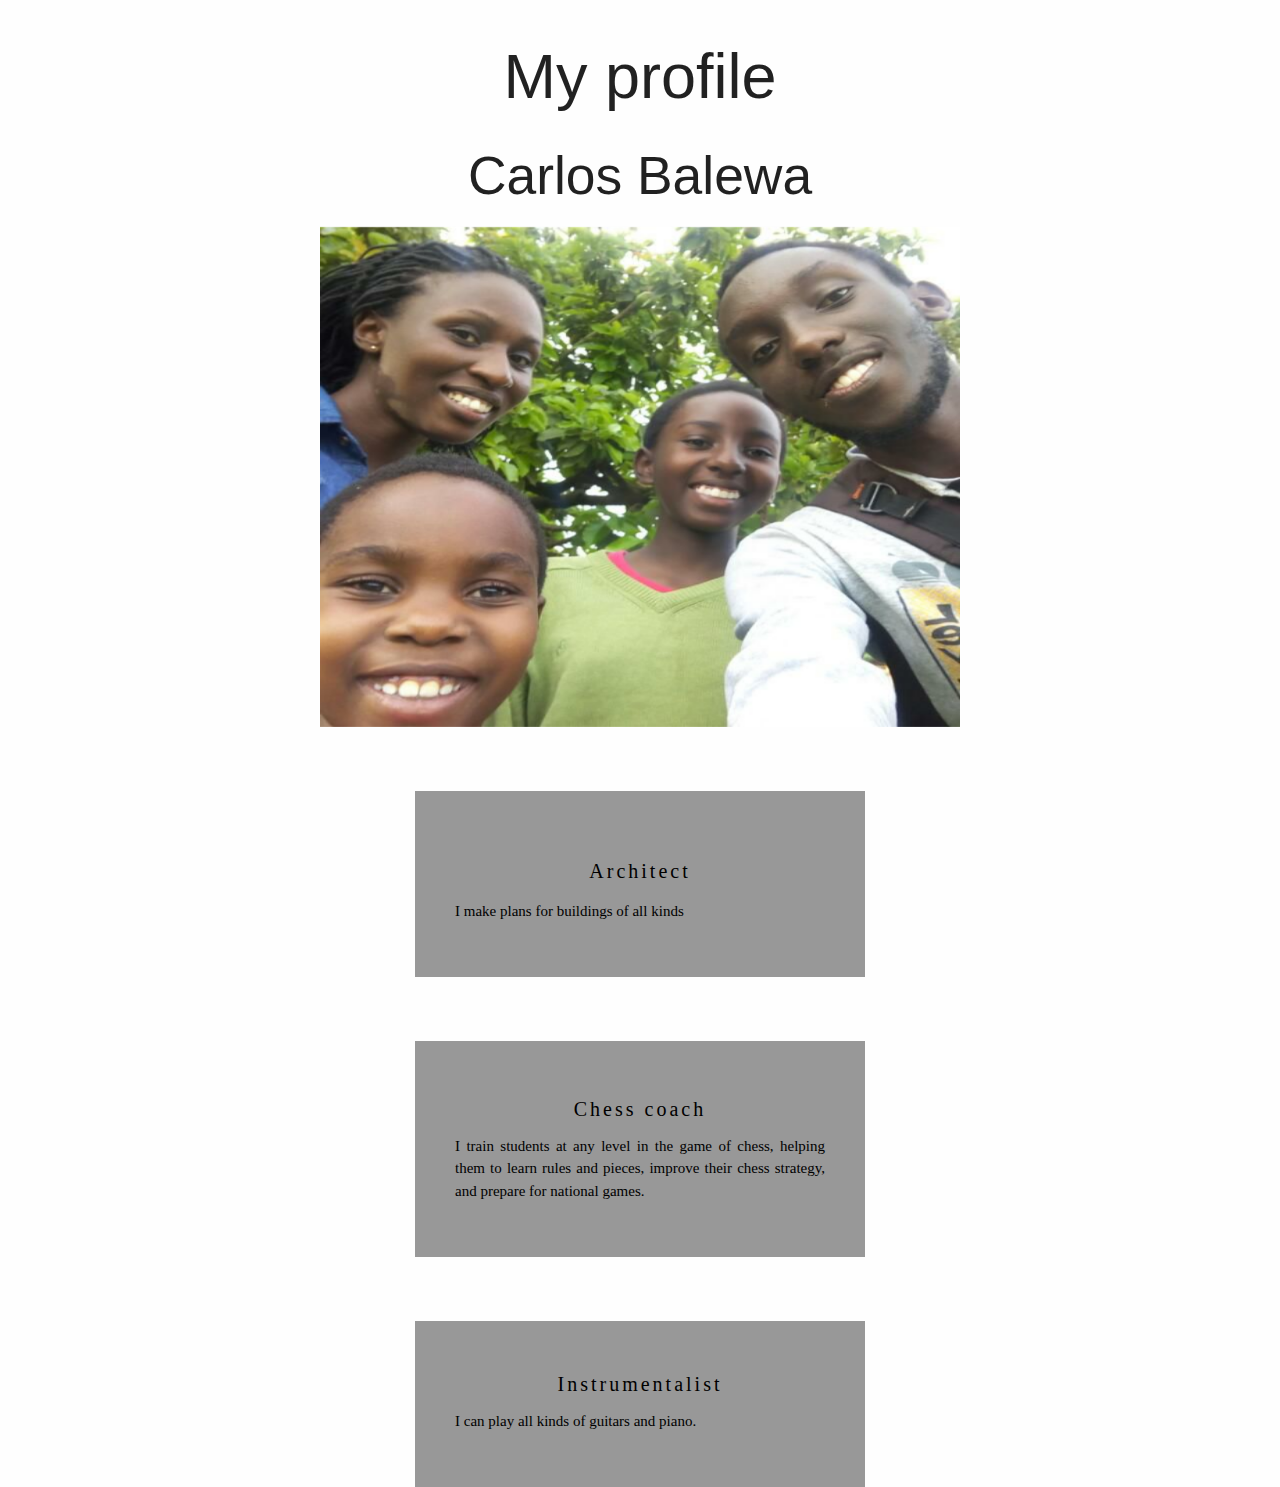
==== index.html @ 8673bbd8 "pivote" ====
<!DOCTYPE html>
<html lang="en">
<head>
    <meta charset="UTF-8">
    <script src="https://fontawesome.com/v4/icons/"></script>
    <meta http-equiv="X-UA-Compatible" content="IE=edge">
    <meta name="viewport" content="width=device-width, initial-scale=1.0">
    <title>Document</title>
    <link rel="stylesheet" href="style.css">

     <!-- Compiled and minified CSS -->
     <link rel="stylesheet" href="https://cdnjs.cloudflare.com/ajax/libs/materialize/1.0.0/css/materialize.min.css">

         
</head>
<body>
    <h1>My profile</h1>
    <h2>Carlos Balewa</h2>
    <div class="center">
        <img class="materialboxed imgcenter"  src="fam.jpg" alt="fam" width="400" height="500">
    </div>
    <div class="box">
        <h3>Architect</h3>
        <p>I make plans for buildings of all kinds</p>
    </div>
    <div class="box">
   <h5>Chess coach </h5> 
   <p>I train students at any level in the game of chess, helping them to learn rules and pieces, improve their chess strategy, and prepare for national games.</p>
</div>
<div class="box">
   <h6>Instrumentalist</h6>
   <p> I can play all kinds of guitars and piano.</p>
</div>
<div class="">
<ul>
    <li><a href="#"><i class="fa fa-whatsapp" aria-hidden="true"></i></a></li>
    <li><a href="#"><i class="fa fa-facebook-square" aria-hidden="true"></i></a></li>
    <li><a href="#"><i class="fa fa-youtube-square" aria-hidden="true"></i></a></li>
</ul>
</div>

  <!-- Compiled and minified JavaScript -->
  <script src="https://cdnjs.cloudflare.com/ajax/libs/materialize/1.0.0/js/materialize.min.js"></script>
       
</body>
</html>
---- style.css ----
body{
  margin: 0;  
  padding: 0;
  background: url(bg.jpg) no-repeat;
  background-size: cover;
  background-color: rgba(245, 245, 245, 0.148);
  text-align: center;
}
.box{
    width: 450px;
    background: rgba(0, 0, 0, 0.4);
    padding: 40px;
    text-align: center;
    margin: auto;
    margin-top: 5%;
    color: black;
    font-family: 'Times New Roman', Times, serif
}
.box-img{
    border-radius: 50%;
    width: 200px;
    height: 200px;
}
.box h3{
    font-size: 20px;
    letter-spacing: 3px;
    font-weight: 100;
    
    
}
.box h5{
    font-size: 20px;
    letter-spacing: 3px;
    font-weight: 100;
    

}
.box h6{
    font-size: 20px;
    letter-spacing: 3px;
    font-weight: 100;
    

}
.box p{
    text-align: justify;
}
ul{
    margin: 0;
    padding: 0;
}
.box li{
 display: inline-block; 
 margin: 6px;  
 list-style: none; 
}
.box li a{
    color: white;
    text-decoration: none;
    font-size: 60px;
    transition: all ease-in-out 250ms;
}
.box li a:hover{
    color: #b9b9b9;
}

.card {
    box-shadow: 0 4px 8px 0 rgba(0,0,0,0.2);
    transition: 0.3s;
    width: 40%;
  }
  
  .card:hover {
    box-shadow: 0 8px 16px 0 rgba(0,0,0,0.2);
  }
  
  .container {
    padding: 2px 16px;
  }

  .imgcenter {
    display: block;
    margin-left: auto;
    margin-right: auto;
    width: 50%;
  }
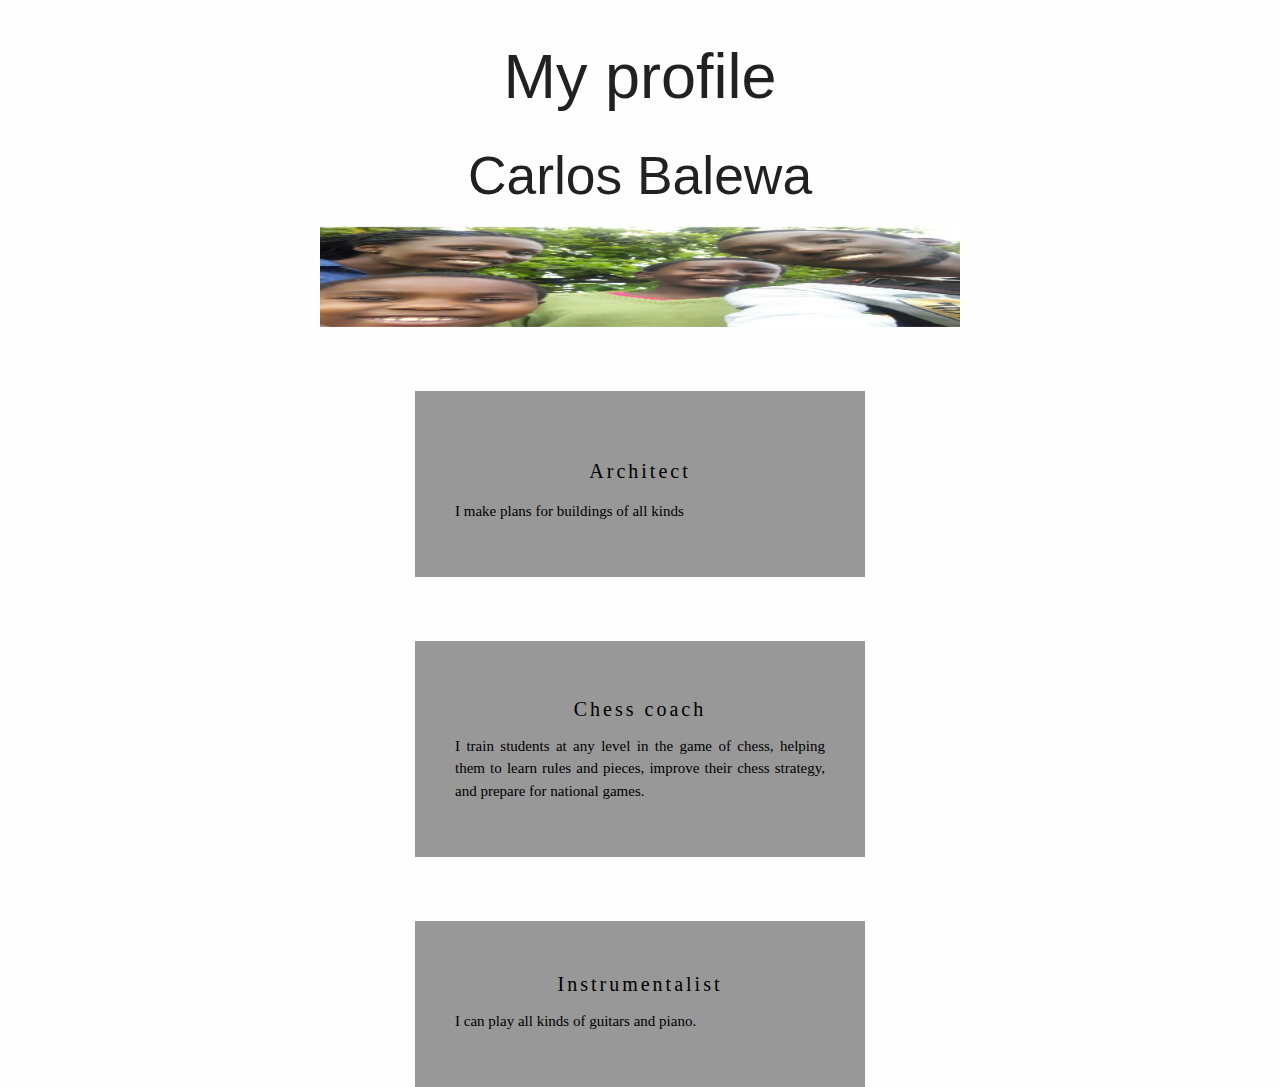
==== commit 93604827: "added styling" ====
--- a/index.html
+++ b/index.html
@@ -17,7 +17,7 @@
     <h1>My profile</h1>
     <h2>Carlos Balewa</h2>
     <div class="center">
-        <img class="materialboxed imgcenter"  src="fam.jpg" alt="fam" width="400" height="500">
+        <img class="materialboxed imgcenter"  src="fam.jpg" alt="fam" width="50" height="100">
     </div>
     <div class="box">
         <h3>Architect</h3>
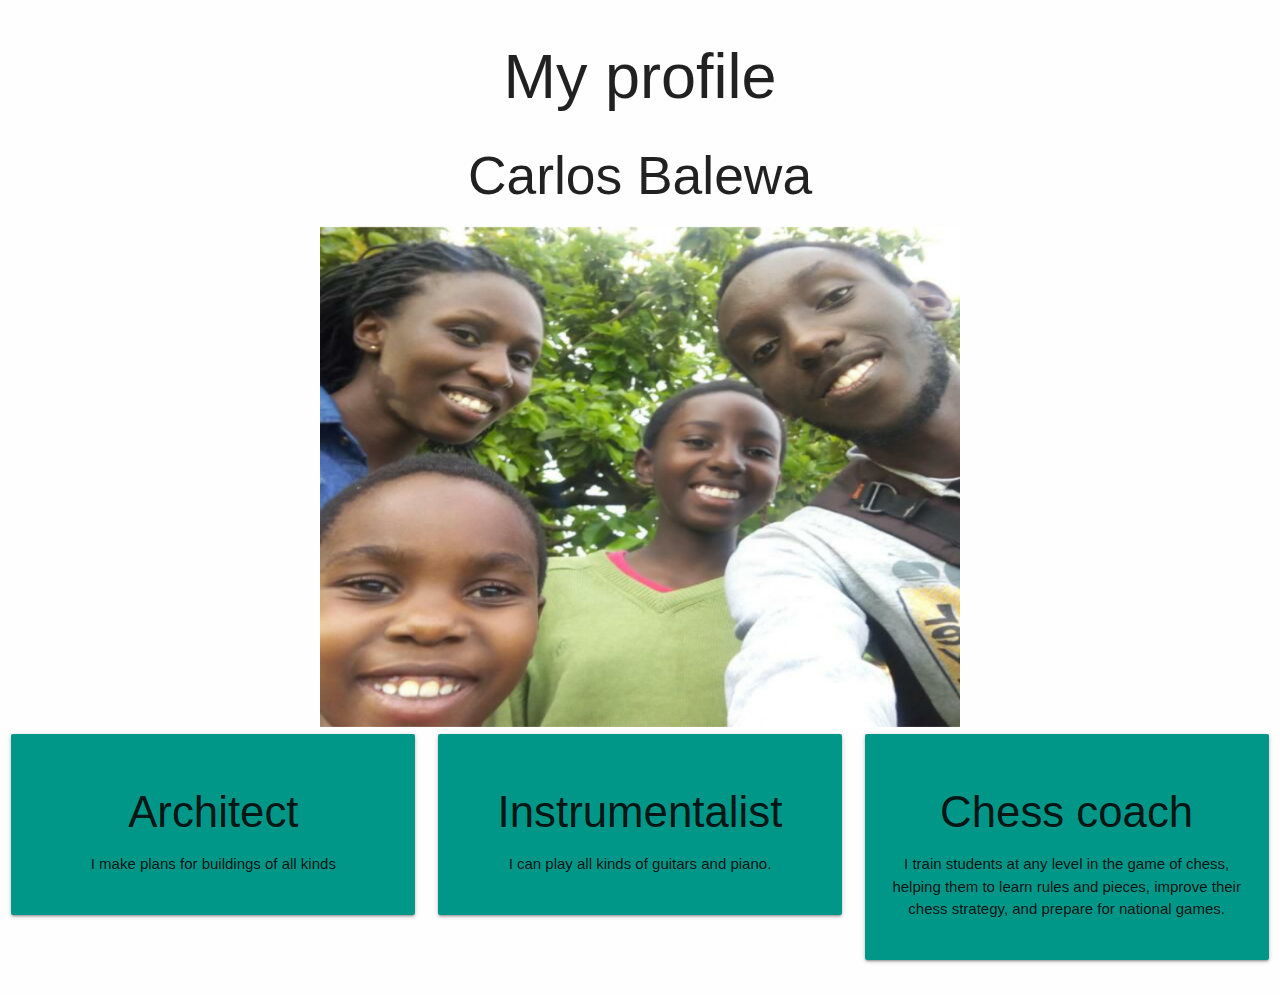
==== commit f513ba92: "pivote" ====
--- a/index.html
+++ b/index.html
@@ -17,19 +17,41 @@
     <h1>My profile</h1>
     <h2>Carlos Balewa</h2>
     <div class="center">
-        <img class="materialboxed imgcenter"  src="fam.jpg" alt="fam" width="50" height="100">
+        <img class="materialboxed imgcenter"  src="fam.jpg" alt="fam" width="400" height="500">
     </div>
-    <div class="box">
-        <h3>Architect</h3>
-        <p>I make plans for buildings of all kinds</p>
-    </div>
-    <div class="box">
-   <h5>Chess coach </h5> 
-   <p>I train students at any level in the game of chess, helping them to learn rules and pieces, improve their chess strategy, and prepare for national games.</p>
-</div>
-<div class="box">
-   <h6>Instrumentalist</h6>
-   <p> I can play all kinds of guitars and piano.</p>
+
+    <div class="row">
+
+        <div class="col s4">
+            <div class="card-panel teal">
+                <h3>Architect</h3>
+                <p>I make plans for buildings of all kinds</p>
+            </div>
+          </div>
+
+        <div class="col s4">
+          <div class="card-panel teal">
+            <h3>Instrumentalist</h3>
+            <p> I can play all kinds of guitars and piano.</p>
+          </div>
+        </div>
+
+        <div class="col s4">
+            <div class="card-panel teal">
+                <h3>Chess coach </h3> 
+                <p>I train students at any level in the game of chess, helping them to learn rules and pieces, improve their chess strategy, and prepare for national games.</p>
+             
+            </div>
+          </div>
+
+         
+      </div>
+
+   
+
+  
+
+   
 </div>
 <div class="">
 <ul>
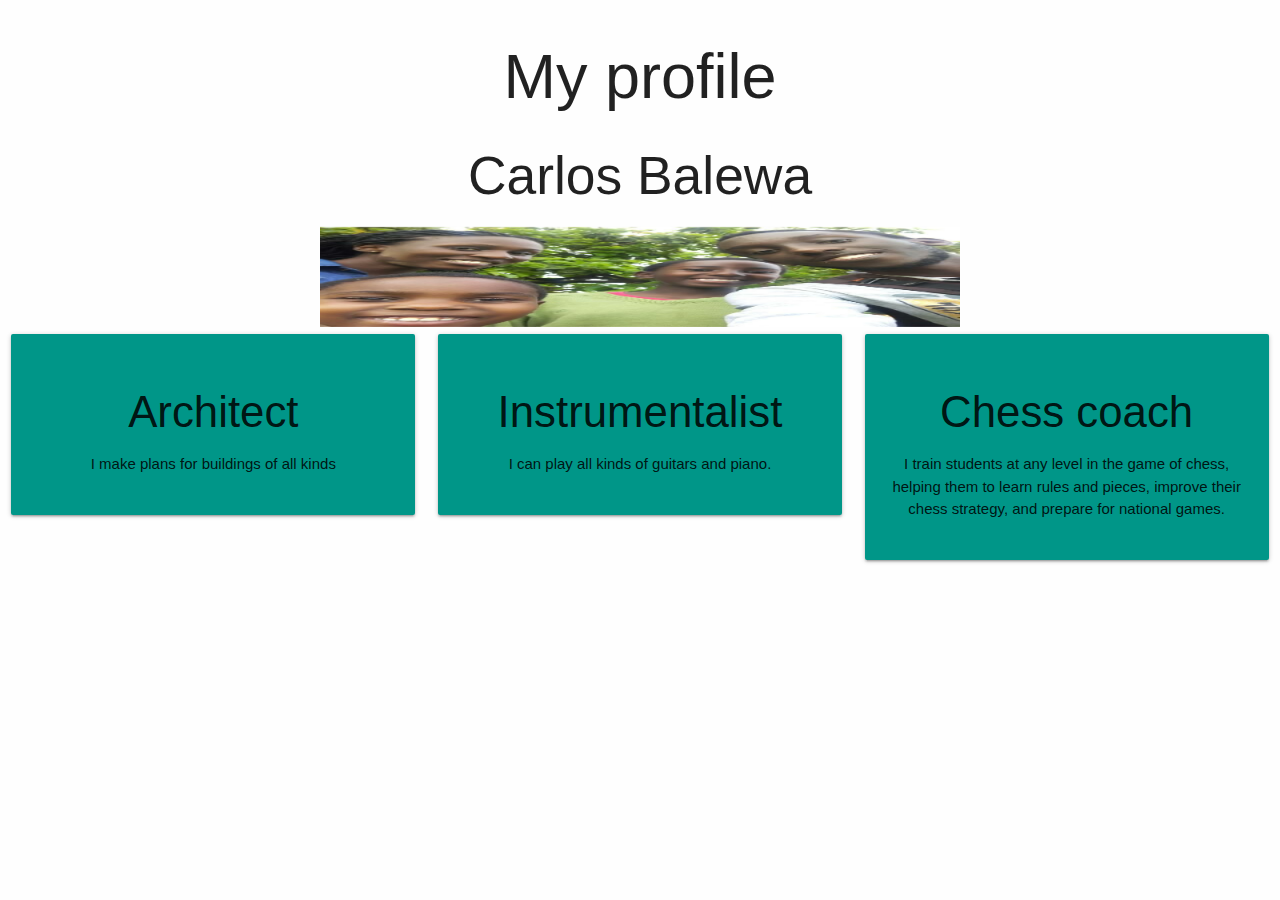
==== commit 454877e6: "Merge branch 'main' of https://github.com/Annbalewa/mywebsite" ====
--- a/index.html
+++ b/index.html
@@ -17,7 +17,7 @@
     <h1>My profile</h1>
     <h2>Carlos Balewa</h2>
     <div class="center">
-        <img class="materialboxed imgcenter"  src="fam.jpg" alt="fam" width="400" height="500">
+        <img class="materialboxed imgcenter"  src="fam.jpg" alt="fam" width="50" height="100">
     </div>
 
     <div class="row">
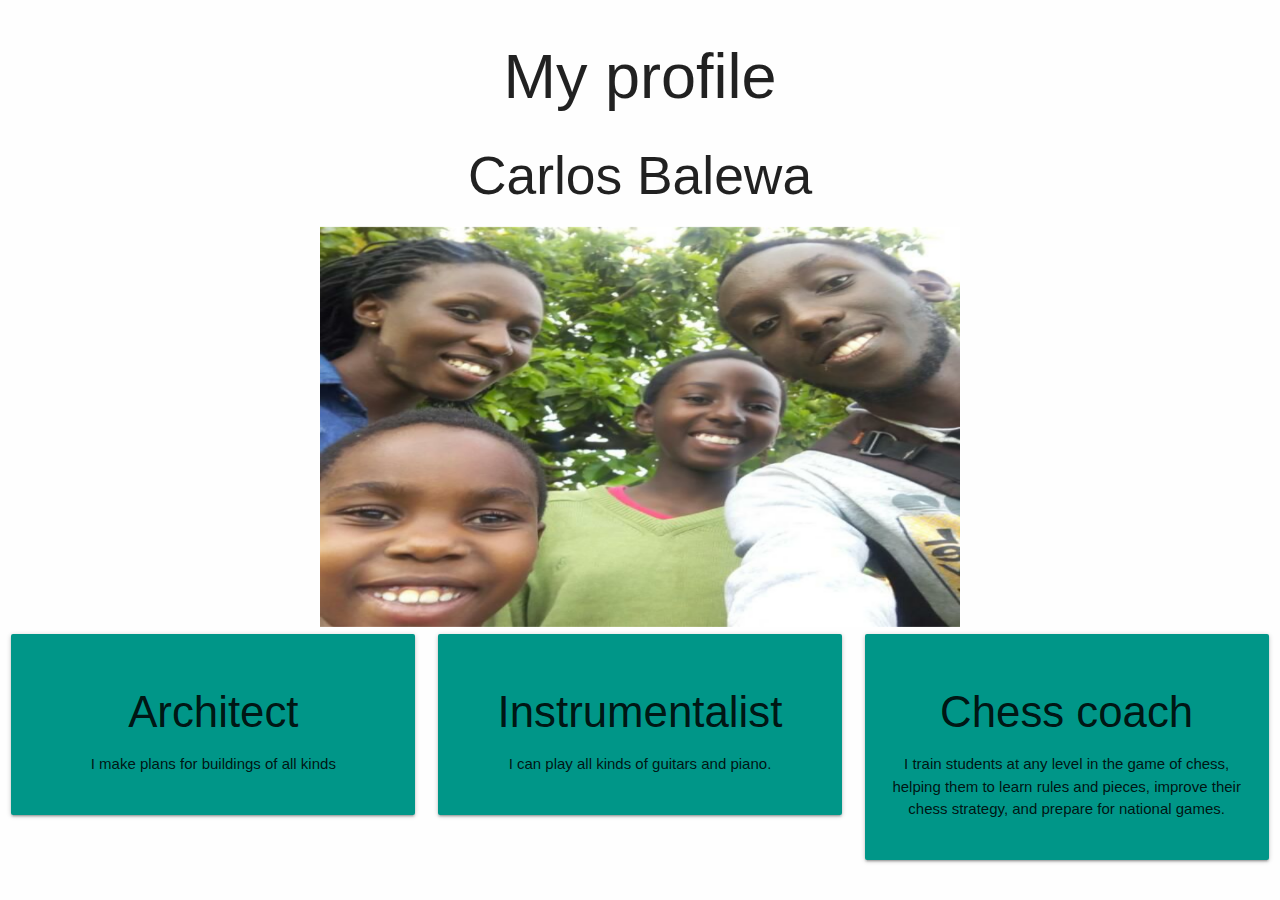
==== commit 766b17bb: "added styling" ====
--- a/index.html
+++ b/index.html
@@ -17,7 +17,7 @@
     <h1>My profile</h1>
     <h2>Carlos Balewa</h2>
     <div class="center">
-        <img class="materialboxed imgcenter"  src="fam.jpg" alt="fam" width="50" height="100">
+        <img class="materialboxed imgcenter"  src="fam.jpg" alt="fam" width="50" height="400">
     </div>
 
     <div class="row">
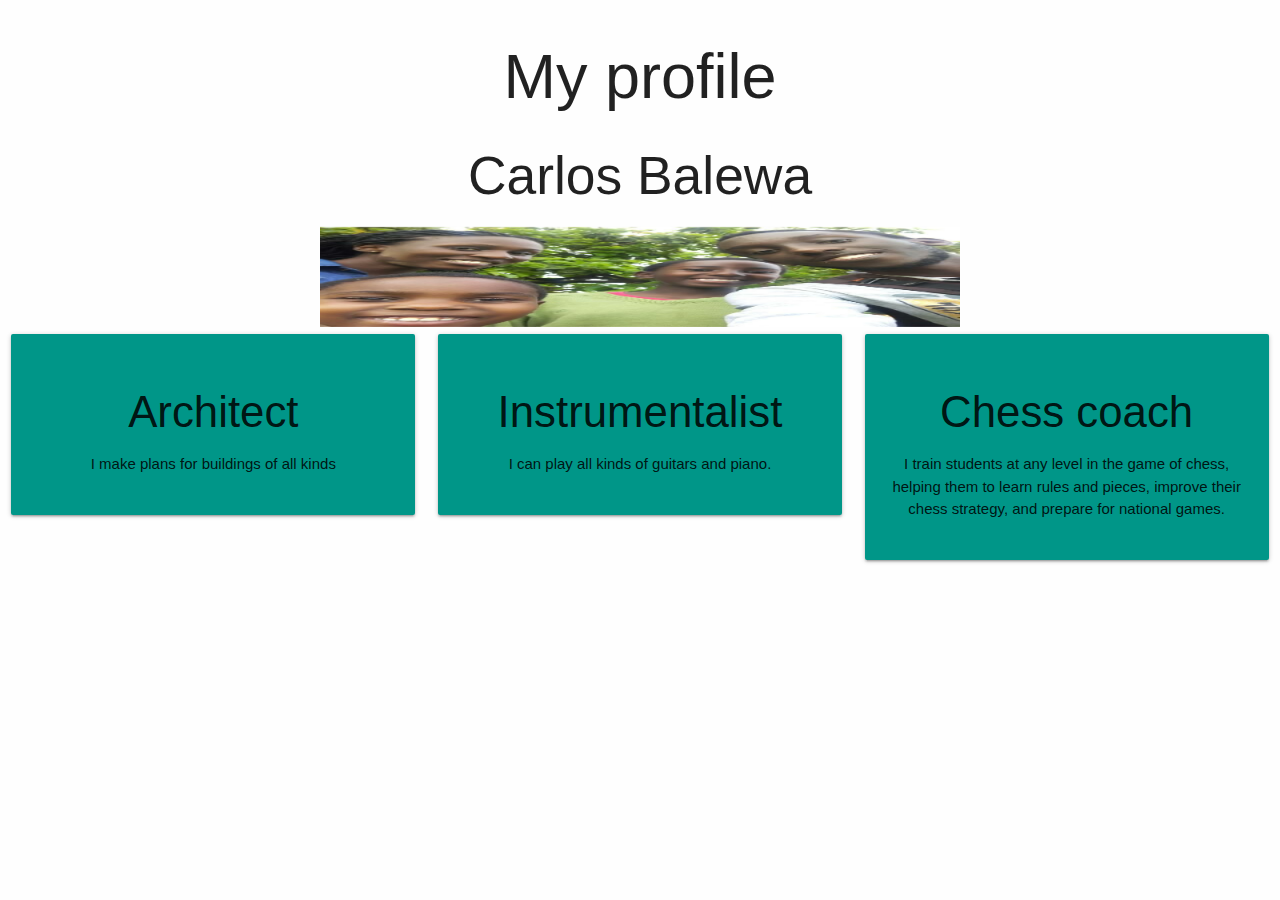
==== commit 360c0727: "pivote" ====
--- a/index.html
+++ b/index.html
@@ -10,14 +10,14 @@
 
      <!-- Compiled and minified CSS -->
      <link rel="stylesheet" href="https://cdnjs.cloudflare.com/ajax/libs/materialize/1.0.0/css/materialize.min.css">
-
+     <link href="https://fonts.googleapis.com/icon?family=Material+Icons" rel="stylesheet">
          
 </head>
 <body>
     <h1>My profile</h1>
     <h2>Carlos Balewa</h2>
     <div class="center">
-        <img class="materialboxed imgcenter"  src="fam.jpg" alt="fam" width="50" height="400">
+        <img class="materialboxed imgcenter"  src="fam.jpg" alt="fam" width="50" height="100">
     </div>
 
     <div class="row">
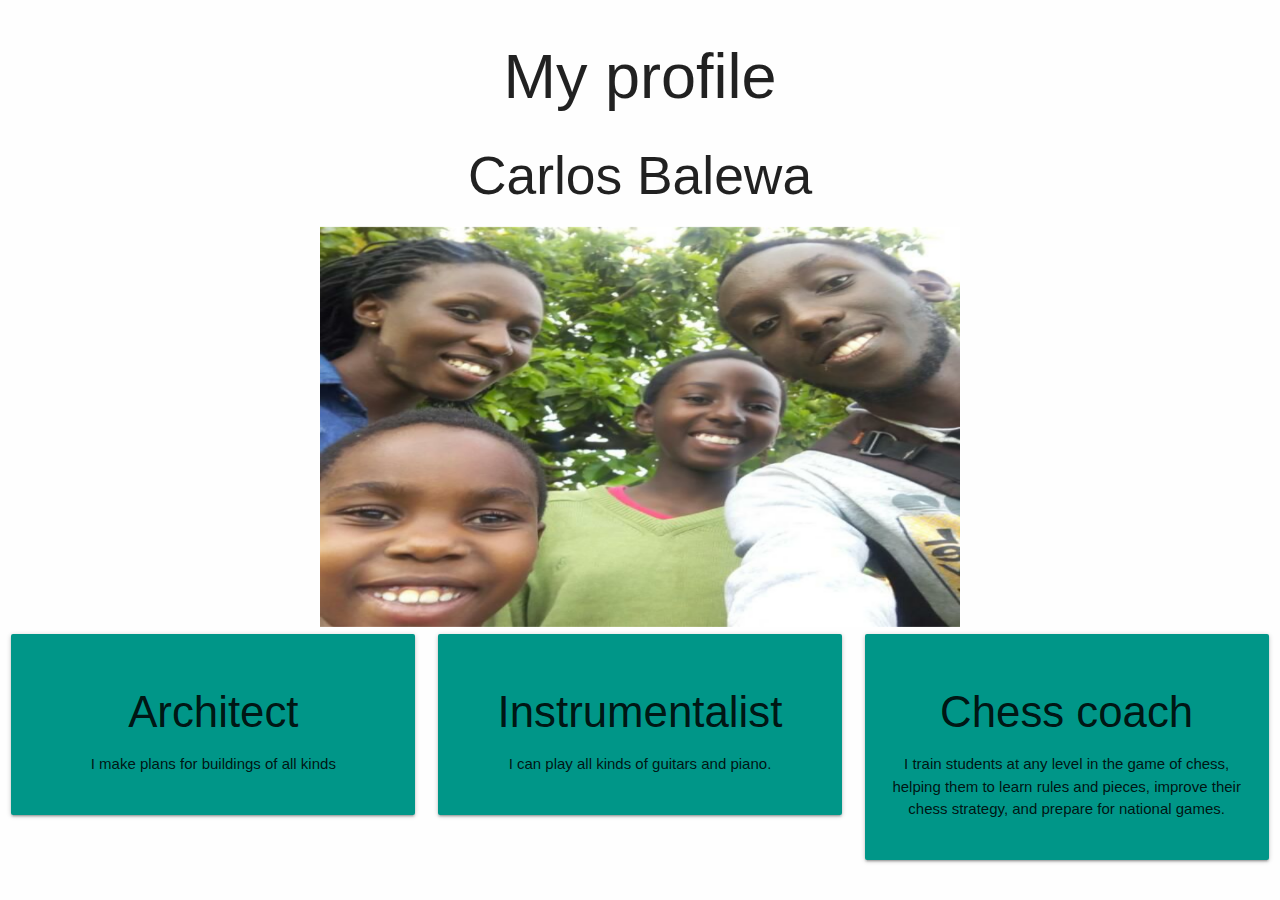
==== commit 6495f2a6: "Merge branch 'main' of https://github.com/Annbalewa/mywebsite" ====
--- a/index.html
+++ b/index.html
@@ -17,7 +17,7 @@
     <h1>My profile</h1>
     <h2>Carlos Balewa</h2>
     <div class="center">
-        <img class="materialboxed imgcenter"  src="fam.jpg" alt="fam" width="50" height="100">
+        <img class="materialboxed imgcenter"  src="fam.jpg" alt="fam" width="50" height="400">
     </div>
 
     <div class="row">
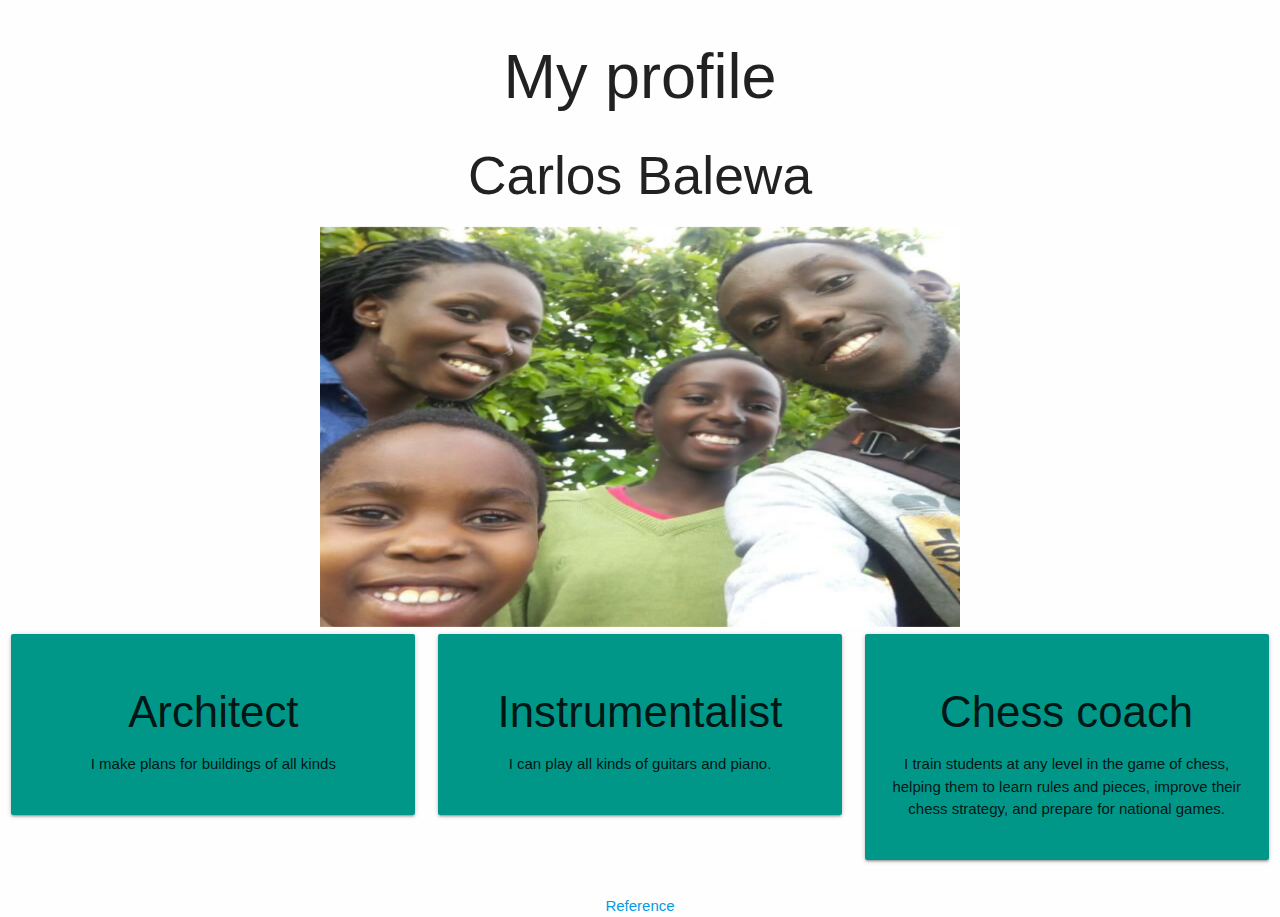
==== commit 937d3e34: "pivote" ====
--- a/index.html
+++ b/index.html
@@ -11,7 +11,7 @@
      <!-- Compiled and minified CSS -->
      <link rel="stylesheet" href="https://cdnjs.cloudflare.com/ajax/libs/materialize/1.0.0/css/materialize.min.css">
      <link href="https://fonts.googleapis.com/icon?family=Material+Icons" rel="stylesheet">
-         
+     <link rel="stylesheet" href="https://cdnjs.cloudflare.com/ajax/libs/font-awesome/6.1.1/css/all.min.css" integrity="sha512-KfkfwYDsLkIlwQp6LFnl8zNdLGxu9YAA1QvwINks4PhcElQSvqcyVLLD9aMhXd13uQjoXtEKNosOWaZqXgel0g==" crossorigin="anonymous" referrerpolicy="no-referrer" />  
 </head>
 <body>
     <h1>My profile</h1>
@@ -63,6 +63,7 @@
 
   <!-- Compiled and minified JavaScript -->
   <script src="https://cdnjs.cloudflare.com/ajax/libs/materialize/1.0.0/js/materialize.min.js"></script>
-       
+     
+  <a href="/darkcode/darkcode.html">Reference</a>
 </body>
 </html>